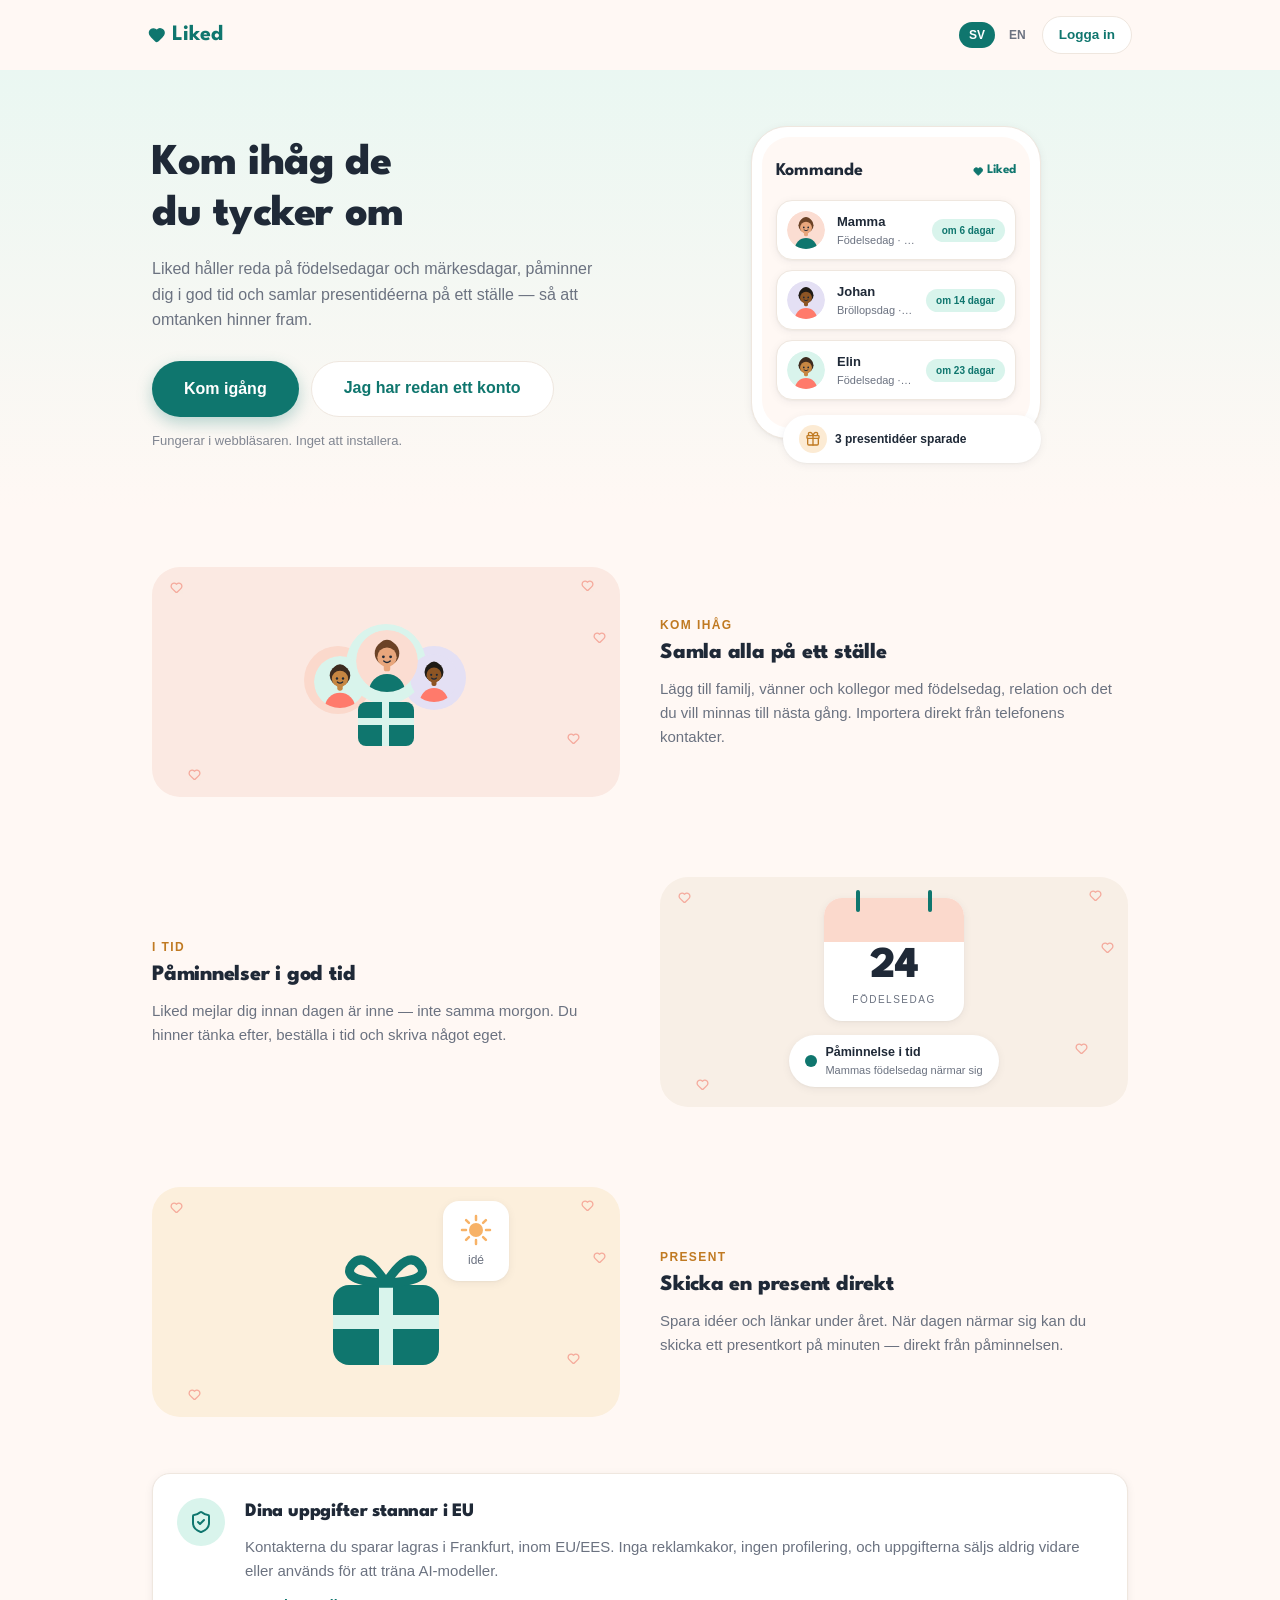
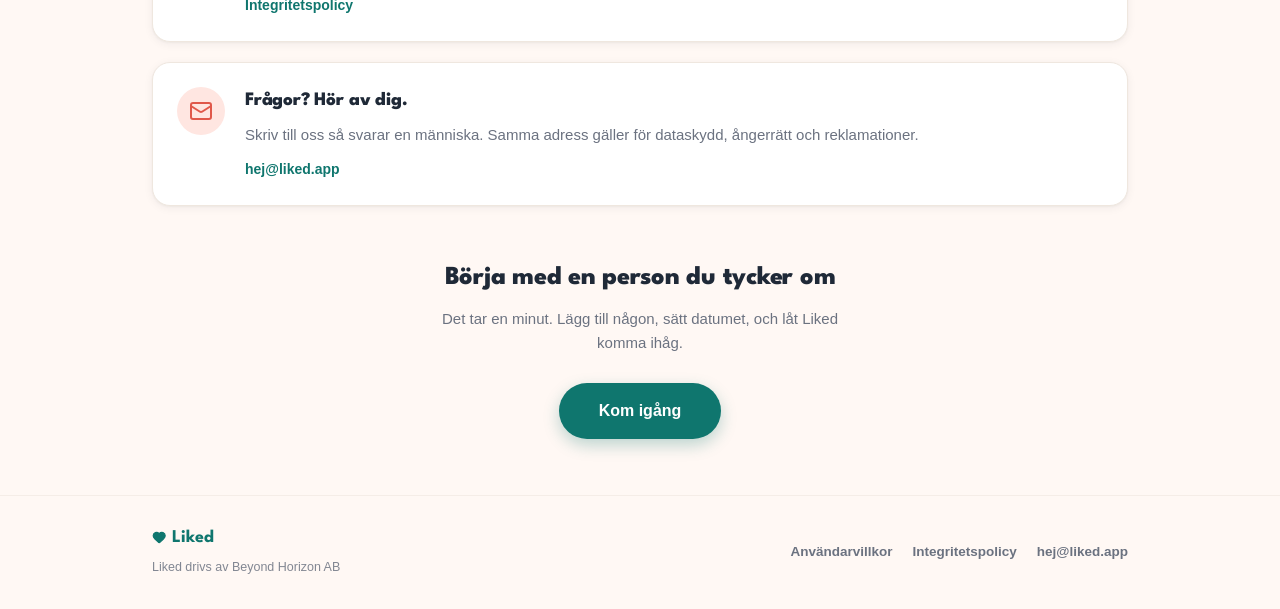
==== index.html @ 09022876 "Ge liked.app ett eget hem, skilt från appen Landningssidan bodde i appen, som publiceras av Lovable." ====
<!doctype html>
<!--
  Liked — landningssidan på liked.app (svenska).

  Statisk sida, ingen byggkedja: den här filen och styles.css är hela sajten. Allt
  som handlar om själva appen — konto, inloggning, villkor, integritet — ligger på
  app.liked.app. Ingen länk härifrån pekar tillbaka på liked.app/nånting, eftersom
  det bara är den här sidan som bor här.

  Engelska versionen ligger i en/index.html och är samma markup med översatt text.
  De två filerna har ingen gemensam källa — ändras den ena måste den andra ändras
  samtidigt.

  Länkarna till systersidan och till stilmallen är relativa med flit: sajten ska
  fungera både på https://liked.app/ och på förhandsgranskningen
  https://aloksorg.github.io/liked-landing/, där allt ligger under en undersökväg.
-->
<html lang="sv">
  <head>
    <meta charset="utf-8" />
    <meta name="viewport" content="width=device-width, initial-scale=1, viewport-fit=cover" />
    <meta name="theme-color" content="#FFF8F4" media="(prefers-color-scheme: light)" />
    <meta name="theme-color" content="#17211F" media="(prefers-color-scheme: dark)" />

    <!--
      Ägarverifiering för Google Search Console. Egendomen https://liked.app/ är redan
      verifierad med exakt den här taggen (den satt i appens src/routes/__root.tsx när
      liked.app pekade på appen). Nu är det den här sajten som svarar på adressen, så
      taggen måste följa med hit — annars tappas verifieringen vid nästa kontroll.
    -->
    <meta name="google-site-verification" content="Lhon6hnaoRQULPrVS2j6q814wp-fIXaMvegh_9Yv-M0" />

    <title>Liked — Kom ihåg de du tycker om</title>
    <meta
      name="description"
      content="Personlig app som hjälper dig komma ihåg människor du tycker om och planera omtänksamma presenter."
    />
    <link rel="canonical" href="https://liked.app/" />
    <link rel="alternate" hreflang="sv" href="https://liked.app/" />
    <link rel="alternate" hreflang="en" href="https://liked.app/en/" />
    <link rel="alternate" hreflang="x-default" href="https://liked.app/" />

    <meta property="og:site_name" content="Liked" />
    <meta property="og:type" content="website" />
    <meta property="og:url" content="https://liked.app/" />
    <meta property="og:locale" content="sv_SE" />
    <meta property="og:locale:alternate" content="en_GB" />
    <meta property="og:title" content="Liked — Kom ihåg de du tycker om" />
    <meta
      property="og:description"
      content="Kom ihåg de du tycker om och planera omtänksamma presenter."
    />
    <meta property="og:image" content="https://liked.app/og-image.png" />
    <meta property="og:image:width" content="1200" />
    <meta property="og:image:height" content="630" />
    <meta
      property="og:image:alt"
      content="Liked — appen som påminner dig om de du tycker om"
    />
    <meta name="twitter:card" content="summary_large_image" />
    <meta name="twitter:title" content="Liked — Kom ihåg de du tycker om" />
    <meta
      name="twitter:description"
      content="Kom ihåg de du tycker om och planera omtänksamma presenter."
    />
    <meta name="twitter:image" content="https://liked.app/og-image.png" />

    <link rel="icon" href="favicon.svg" type="image/svg+xml" />
    <link rel="icon" href="favicon-48.png" type="image/png" sizes="48x48" />
    <link rel="apple-touch-icon" href="apple-touch-icon.png" sizes="180x180" />

    <link rel="preconnect" href="https://fonts.googleapis.com" />
    <link rel="preconnect" href="https://fonts.gstatic.com" crossorigin />
    <link
      rel="stylesheet"
      href="https://fonts.googleapis.com/css2?family=League+Spartan:wght@300;400;500;600;700;800&display=swap"
    />
    <link rel="stylesheet" href="styles.css" />

    <!--
      Strukturerad data: vad sajten är (WebSite) och vad den beskriver (SoftwareApplication).
      Bara påståenden som är sanna i dag och syns på sidan — påhittade betyg eller
      erbjudanden är vad som förvandlar ett rikt sökresultat till en manuell åtgärd.
    -->
    <script type="application/ld+json">
      {
        "@context": "https://schema.org",
        "@graph": [
          {
            "@type": "Organization",
            "@id": "https://liked.app/#organization",
            "name": "Beyond Horizon AB",
            "url": "https://liked.app/",
            "email": "hej@liked.app"
          },
          {
            "@type": "WebSite",
            "@id": "https://liked.app/#website",
            "url": "https://liked.app/",
            "name": "Liked",
            "description": "Personlig app som hjälper dig komma ihåg människor du tycker om och planera omtänksamma presenter.",
            "inLanguage": ["sv-SE", "en-GB"],
            "publisher": { "@id": "https://liked.app/#organization" }
          },
          {
            "@type": "SoftwareApplication",
            "@id": "https://liked.app/#app",
            "name": "Liked",
            "url": "https://app.liked.app/",
            "applicationCategory": "LifestyleApplication",
            "operatingSystem": "Web",
            "inLanguage": ["sv-SE", "en-GB"],
            "image": "https://liked.app/og-image.png",
            "description": "Personlig app som hjälper dig komma ihåg människor du tycker om och planera omtänksamma presenter.",
            "offers": {
              "@type": "Offer",
              "price": "0",
              "priceCurrency": "SEK"
            },
            "publisher": { "@id": "https://liked.app/#organization" }
          }
        ]
      }
    </script>
  </head>

  <body>
    <a class="skip-link" href="#innehall">Hoppa till innehållet</a>

    <header class="site-header container">
      <span class="wordmark">
        <svg
          viewBox="0 0 24 24"
          fill="currentColor"
          stroke="currentColor"
          stroke-width="2"
          stroke-linejoin="round"
          aria-hidden="true"
        >
          <path
            d="M2 9.5a5.5 5.5 0 0 1 9.591-3.676.56.56 0 0 0 .818 0A5.49 5.49 0 0 1 22 9.5c0 2.29-1.5 4-3 5.5l-5.492 5.313a2 2 0 0 1-3 .019L5 15c-1.5-1.5-3-3.2-3-5.5"
          />
        </svg>
        Liked
      </span>
      <div class="header-right">
        <nav class="lang-toggle" aria-label="Språk">
          <a href="./" aria-current="true" hreflang="sv" lang="sv">SV</a>
          <a href="en/" hreflang="en" lang="en">EN</a>
        </nav>
        <a class="btn-sm" href="https://app.liked.app/login">Logga in</a>
      </div>
    </header>

    <main id="innehall">
      <!-- Hero — mint→cream-bandet som inloggningen använder, så sidorna hör ihop. -->
      <div class="hero">
        <div class="hero-inner container">
          <div class="hero-copy">
            <h1>Kom ihåg de
du tycker om</h1>
            <p class="hero-body">
              Liked håller reda på födelsedagar och märkesdagar, påminner dig i god tid och
              samlar presentidéerna på ett ställe — så att omtanken hinner fram.
            </p>

            <div class="hero-actions">
              <a class="btn btn-primary" href="https://app.liked.app/onboarding">Kom igång</a>
              <a class="btn btn-secondary" href="https://app.liked.app/login"
                >Jag har redan ett konto</a
              >
            </div>
            <p class="hero-note">Fungerar i webbläsaren. Inget att installera.</p>
          </div>

          <!--
            En stiliserad bild av appens Datum-flöde, ritad med samma kort, avatarer och
            chip som skärmen använder på riktigt — inte en skärmdump som blir gammal vid
            nästa designändring. Dekorativ: skärmläsare ska inte läsa upp påhittade namn
            och datum.
          -->
          <div class="hero-art">
            <div class="shot" aria-hidden="true">
              <div class="shot-frame">
                <div class="shot-screen">
                  <div class="shot-head">
                    <span class="shot-head-title">Kommande</span>
                    <span class="wordmark" style="font-size: 13px">
                      <svg
                        viewBox="0 0 24 24"
                        fill="currentColor"
                        stroke="currentColor"
                        stroke-width="2"
                        stroke-linejoin="round"
                      >
                        <path
                          d="M2 9.5a5.5 5.5 0 0 1 9.591-3.676.56.56 0 0 0 .818 0A5.49 5.49 0 0 1 22 9.5c0 2.29-1.5 4-3 5.5l-5.492 5.313a2 2 0 0 1-3 .019L5 15c-1.5-1.5-3-3.2-3-5.5"
                        />
                      </svg>
                      Liked
                    </span>
                  </div>
                  <div class="shot-rows">
                    <div class="shot-row">
                      <svg class="avatar avatar-0" width="38" height="38" viewBox="0 0 48 48">
                        <circle cx="24" cy="24" r="24" fill="var(--av-bg)" />
                        <path d="M10 48 a14 14 0 0 1 28 0 Z" fill="var(--av-shirt)" />
                        <rect x="21.5" y="26" width="5" height="6" rx="2" fill="var(--av-skin)" />
                        <circle cx="24" cy="18" r="9.5" fill="var(--av-hair)" />
                        <circle cx="24" cy="21" r="7.5" fill="var(--av-skin)" />
                        <path
                          d="M16.5 18.5 a7.5 7.5 0 0 1 15 0 l0 -2 a7.5 9 0 0 0 -15 0 Z"
                          fill="var(--av-hair)"
                        />
                        <circle cx="21.2" cy="20.8" r="1.1" fill="#1F2937" />
                        <circle cx="26.8" cy="20.8" r="1.1" fill="#1F2937" />
                        <path
                          d="M21.5 24 Q24 26.2 26.5 24"
                          stroke="#1F2937"
                          stroke-width="1.1"
                          stroke-linecap="round"
                          fill="none"
                        />
                      </svg>
                      <div class="shot-row-text">
                        <p class="shot-row-name">Mamma</p>
                        <p class="shot-row-meta">Födelsedag · 24 sep</p>
                      </div>
                      <span class="shot-badge">om 6 dagar</span>
                    </div>
                    <div class="shot-row">
                      <svg class="avatar avatar-3" width="38" height="38" viewBox="0 0 48 48">
                        <circle cx="24" cy="24" r="24" fill="var(--av-bg)" />
                        <path d="M10 48 a14 14 0 0 1 28 0 Z" fill="var(--av-shirt)" />
                        <rect x="21.5" y="26" width="5" height="6" rx="2" fill="var(--av-skin)" />
                        <circle cx="24" cy="18" r="9.5" fill="var(--av-hair)" />
                        <circle cx="24" cy="21" r="7.5" fill="var(--av-skin)" />
                        <path
                          d="M16.5 18.5 a7.5 7.5 0 0 1 15 0 l0 -2 a7.5 9 0 0 0 -15 0 Z"
                          fill="var(--av-hair)"
                        />
                        <circle cx="21.2" cy="20.8" r="1.1" fill="#1F2937" />
                        <circle cx="26.8" cy="20.8" r="1.1" fill="#1F2937" />
                        <path
                          d="M21.5 24 Q24 26.2 26.5 24"
                          stroke="#1F2937"
                          stroke-width="1.1"
                          stroke-linecap="round"
                          fill="none"
                        />
                      </svg>
                      <div class="shot-row-text">
                        <p class="shot-row-name">Johan</p>
                        <p class="shot-row-meta">Bröllopsdag · 2 okt</p>
                      </div>
                      <span class="shot-badge">om 14 dagar</span>
                    </div>
                    <div class="shot-row">
                      <svg class="avatar avatar-1" width="38" height="38" viewBox="0 0 48 48">
                        <circle cx="24" cy="24" r="24" fill="var(--av-bg)" />
                        <path d="M10 48 a14 14 0 0 1 28 0 Z" fill="var(--av-shirt)" />
                        <rect x="21.5" y="26" width="5" height="6" rx="2" fill="var(--av-skin)" />
                        <circle cx="24" cy="18" r="9.5" fill="var(--av-hair)" />
                        <circle cx="24" cy="21" r="7.5" fill="var(--av-skin)" />
                        <path
                          d="M16.5 18.5 a7.5 7.5 0 0 1 15 0 l0 -2 a7.5 9 0 0 0 -15 0 Z"
                          fill="var(--av-hair)"
                        />
                        <circle cx="21.2" cy="20.8" r="1.1" fill="#1F2937" />
                        <circle cx="26.8" cy="20.8" r="1.1" fill="#1F2937" />
                        <path
                          d="M21.5 24 Q24 26.2 26.5 24"
                          stroke="#1F2937"
                          stroke-width="1.1"
                          stroke-linecap="round"
                          fill="none"
                        />
                      </svg>
                      <div class="shot-row-text">
                        <p class="shot-row-name">Elin</p>
                        <p class="shot-row-meta">Födelsedag · 11 okt</p>
                      </div>
                      <span class="shot-badge">om 23 dagar</span>
                    </div>
                  </div>
                </div>
              </div>

              <!-- Presentidéerna som ligger och väntar — flyter utanför ramen. -->
              <div class="shot-idea">
                <span class="shot-idea-icon">
                  <svg
                    viewBox="0 0 24 24"
                    fill="none"
                    stroke="currentColor"
                    stroke-width="2"
                    stroke-linecap="round"
                    stroke-linejoin="round"
                  >
                    <path d="M12 7v14" />
                    <path d="M20 11v8a2 2 0 0 1-2 2H6a2 2 0 0 1-2-2v-8" />
                    <path d="M7.5 7a1 1 0 0 1 0-5A4.8 8 0 0 1 12 7a4.8 8 0 0 1 4.5-5 1 1 0 0 1 0 5" />
                    <rect x="3" y="7" width="18" height="4" rx="1" />
                  </svg>
                </span>
                <span class="shot-idea-text">3 presentidéer sparade</span>
              </div>
            </div>
          </div>
        </div>
      </div>

      <div class="container">
        <div class="features">
          <section class="feature">
            <div class="feature-art">
              <div class="panel panel-1">
                <svg
                  class="panel-heart panel-heart-1"
                  viewBox="0 0 24 24"
                  fill="none"
                  stroke="currentColor"
                  stroke-width="2.4"
                  stroke-linecap="round"
                  stroke-linejoin="round"
                  aria-hidden="true"
                >
                  <path
                    d="M2 9.5a5.5 5.5 0 0 1 9.591-3.676.56.56 0 0 0 .818 0A5.49 5.49 0 0 1 22 9.5c0 2.29-1.5 4-3 5.5l-5.492 5.313a2 2 0 0 1-3 .019L5 15c-1.5-1.5-3-3.2-3-5.5"
                  />
                </svg>
                <svg
                  class="panel-heart panel-heart-2"
                  viewBox="0 0 24 24"
                  fill="none"
                  stroke="currentColor"
                  stroke-width="2.4"
                  stroke-linecap="round"
                  stroke-linejoin="round"
                  aria-hidden="true"
                >
                  <path
                    d="M2 9.5a5.5 5.5 0 0 1 9.591-3.676.56.56 0 0 0 .818 0A5.49 5.49 0 0 1 22 9.5c0 2.29-1.5 4-3 5.5l-5.492 5.313a2 2 0 0 1-3 .019L5 15c-1.5-1.5-3-3.2-3-5.5"
                  />
                </svg>
                <svg
                  class="panel-heart panel-heart-3"
                  viewBox="0 0 24 24"
                  fill="none"
                  stroke="currentColor"
                  stroke-width="2.4"
                  stroke-linecap="round"
                  stroke-linejoin="round"
                  aria-hidden="true"
                >
                  <path
                    d="M2 9.5a5.5 5.5 0 0 1 9.591-3.676.56.56 0 0 0 .818 0A5.49 5.49 0 0 1 22 9.5c0 2.29-1.5 4-3 5.5l-5.492 5.313a2 2 0 0 1-3 .019L5 15c-1.5-1.5-3-3.2-3-5.5"
                  />
                </svg>
                <svg
                  class="panel-heart panel-heart-4"
                  viewBox="0 0 24 24"
                  fill="none"
                  stroke="currentColor"
                  stroke-width="2.4"
                  stroke-linecap="round"
                  stroke-linejoin="round"
                  aria-hidden="true"
                >
                  <path
                    d="M2 9.5a5.5 5.5 0 0 1 9.591-3.676.56.56 0 0 0 .818 0A5.49 5.49 0 0 1 22 9.5c0 2.29-1.5 4-3 5.5l-5.492 5.313a2 2 0 0 1-3 .019L5 15c-1.5-1.5-3-3.2-3-5.5"
                  />
                </svg>
                <svg
                  class="panel-heart panel-heart-5"
                  viewBox="0 0 24 24"
                  fill="none"
                  stroke="currentColor"
                  stroke-width="2.4"
                  stroke-linecap="round"
                  stroke-linejoin="round"
                  aria-hidden="true"
                >
                  <path
                    d="M2 9.5a5.5 5.5 0 0 1 9.591-3.676.56.56 0 0 0 .818 0A5.49 5.49 0 0 1 22 9.5c0 2.29-1.5 4-3 5.5l-5.492 5.313a2 2 0 0 1-3 .019L5 15c-1.5-1.5-3-3.2-3-5.5"
                  />
                </svg>

                <!-- Steg 1: tre människor över en tealfärgad presentask. -->
                <div class="illo-people" aria-hidden="true">
                  <span class="blob blob-a"></span>
                  <span class="blob blob-b"></span>
                  <span class="blob blob-c"></span>
                  <svg class="avatar avatar-1 person-a" width="52" height="52" viewBox="0 0 48 48">
                    <circle cx="24" cy="24" r="24" fill="var(--av-bg)" />
                    <path d="M10 48 a14 14 0 0 1 28 0 Z" fill="var(--av-shirt)" />
                    <rect x="21.5" y="26" width="5" height="6" rx="2" fill="var(--av-skin)" />
                    <circle cx="24" cy="18" r="9.5" fill="var(--av-hair)" />
                    <circle cx="24" cy="21" r="7.5" fill="var(--av-skin)" />
                    <path
                      d="M16.5 18.5 a7.5 7.5 0 0 1 15 0 l0 -2 a7.5 9 0 0 0 -15 0 Z"
                      fill="var(--av-hair)"
                    />
                    <circle cx="21.2" cy="20.8" r="1.1" fill="#1F2937" />
                    <circle cx="26.8" cy="20.8" r="1.1" fill="#1F2937" />
                    <path
                      d="M21.5 24 Q24 26.2 26.5 24"
                      stroke="#1F2937"
                      stroke-width="1.1"
                      stroke-linecap="round"
                      fill="none"
                    />
                  </svg>
                  <svg class="avatar avatar-3 person-b" width="48" height="48" viewBox="0 0 48 48">
                    <circle cx="24" cy="24" r="24" fill="var(--av-bg)" />
                    <path d="M10 48 a14 14 0 0 1 28 0 Z" fill="var(--av-shirt)" />
                    <rect x="21.5" y="26" width="5" height="6" rx="2" fill="var(--av-skin)" />
                    <circle cx="24" cy="18" r="9.5" fill="var(--av-hair)" />
                    <circle cx="24" cy="21" r="7.5" fill="var(--av-skin)" />
                    <path
                      d="M16.5 18.5 a7.5 7.5 0 0 1 15 0 l0 -2 a7.5 9 0 0 0 -15 0 Z"
                      fill="var(--av-hair)"
                    />
                    <circle cx="21.2" cy="20.8" r="1.1" fill="#1F2937" />
                    <circle cx="26.8" cy="20.8" r="1.1" fill="#1F2937" />
                    <path
                      d="M21.5 24 Q24 26.2 26.5 24"
                      stroke="#1F2937"
                      stroke-width="1.1"
                      stroke-linecap="round"
                      fill="none"
                    />
                  </svg>
                  <svg class="avatar avatar-0 person-c" width="62" height="62" viewBox="0 0 48 48">
                    <circle cx="24" cy="24" r="24" fill="var(--av-bg)" />
                    <path d="M10 48 a14 14 0 0 1 28 0 Z" fill="var(--av-shirt)" />
                    <rect x="21.5" y="26" width="5" height="6" rx="2" fill="var(--av-skin)" />
                    <circle cx="24" cy="18" r="9.5" fill="var(--av-hair)" />
                    <circle cx="24" cy="21" r="7.5" fill="var(--av-skin)" />
                    <path
                      d="M16.5 18.5 a7.5 7.5 0 0 1 15 0 l0 -2 a7.5 9 0 0 0 -15 0 Z"
                      fill="var(--av-hair)"
                    />
                    <circle cx="21.2" cy="20.8" r="1.1" fill="#1F2937" />
                    <circle cx="26.8" cy="20.8" r="1.1" fill="#1F2937" />
                    <path
                      d="M21.5 24 Q24 26.2 26.5 24"
                      stroke="#1F2937"
                      stroke-width="1.1"
                      stroke-linecap="round"
                      fill="none"
                    />
                  </svg>
                  <svg class="gift" width="56" height="44" viewBox="0 0 56 44">
                    <rect width="56" height="44" rx="8" fill="var(--gift-box)" />
                    <rect y="16" width="56" height="7" fill="var(--gift-band)" />
                    <rect x="24" width="7" height="44" fill="var(--gift-band)" />
                  </svg>
                </div>
              </div>
            </div>
            <div class="feature-copy">
              <span class="kicker">Kom ihåg</span>
              <h2>Samla alla på ett ställe</h2>
              <p>
                Lägg till familj, vänner och kollegor med födelsedag, relation och det du vill
                minnas till nästa gång. Importera direkt från telefonens kontakter.
              </p>
            </div>
          </section>

          <section class="feature">
            <div class="feature-art">
              <div class="panel panel-2">
                <svg
                  class="panel-heart panel-heart-1"
                  viewBox="0 0 24 24"
                  fill="none"
                  stroke="currentColor"
                  stroke-width="2.4"
                  stroke-linecap="round"
                  stroke-linejoin="round"
                  aria-hidden="true"
                >
                  <path
                    d="M2 9.5a5.5 5.5 0 0 1 9.591-3.676.56.56 0 0 0 .818 0A5.49 5.49 0 0 1 22 9.5c0 2.29-1.5 4-3 5.5l-5.492 5.313a2 2 0 0 1-3 .019L5 15c-1.5-1.5-3-3.2-3-5.5"
                  />
                </svg>
                <svg
                  class="panel-heart panel-heart-2"
                  viewBox="0 0 24 24"
                  fill="none"
                  stroke="currentColor"
                  stroke-width="2.4"
                  stroke-linecap="round"
                  stroke-linejoin="round"
                  aria-hidden="true"
                >
                  <path
                    d="M2 9.5a5.5 5.5 0 0 1 9.591-3.676.56.56 0 0 0 .818 0A5.49 5.49 0 0 1 22 9.5c0 2.29-1.5 4-3 5.5l-5.492 5.313a2 2 0 0 1-3 .019L5 15c-1.5-1.5-3-3.2-3-5.5"
                  />
                </svg>
                <svg
                  class="panel-heart panel-heart-3"
                  viewBox="0 0 24 24"
                  fill="none"
                  stroke="currentColor"
                  stroke-width="2.4"
                  stroke-linecap="round"
                  stroke-linejoin="round"
                  aria-hidden="true"
                >
                  <path
                    d="M2 9.5a5.5 5.5 0 0 1 9.591-3.676.56.56 0 0 0 .818 0A5.49 5.49 0 0 1 22 9.5c0 2.29-1.5 4-3 5.5l-5.492 5.313a2 2 0 0 1-3 .019L5 15c-1.5-1.5-3-3.2-3-5.5"
                  />
                </svg>
                <svg
                  class="panel-heart panel-heart-4"
                  viewBox="0 0 24 24"
                  fill="none"
                  stroke="currentColor"
                  stroke-width="2.4"
                  stroke-linecap="round"
                  stroke-linejoin="round"
                  aria-hidden="true"
                >
                  <path
                    d="M2 9.5a5.5 5.5 0 0 1 9.591-3.676.56.56 0 0 0 .818 0A5.49 5.49 0 0 1 22 9.5c0 2.29-1.5 4-3 5.5l-5.492 5.313a2 2 0 0 1-3 .019L5 15c-1.5-1.5-3-3.2-3-5.5"
                  />
                </svg>
                <svg
                  class="panel-heart panel-heart-5"
                  viewBox="0 0 24 24"
                  fill="none"
                  stroke="currentColor"
                  stroke-width="2.4"
                  stroke-linecap="round"
                  stroke-linejoin="round"
                  aria-hidden="true"
                >
                  <path
                    d="M2 9.5a5.5 5.5 0 0 1 9.591-3.676.56.56 0 0 0 .818 0A5.49 5.49 0 0 1 22 9.5c0 2.29-1.5 4-3 5.5l-5.492 5.313a2 2 0 0 1-3 .019L5 15c-1.5-1.5-3-3.2-3-5.5"
                  />
                </svg>

                <!-- Steg 2: avrivningskalender + notisplupp. -->
                <div class="illo-reminder" aria-hidden="true">
                  <div class="calendar">
                    <div class="calendar-top">
                      <span class="calendar-ring calendar-ring-l"></span>
                      <span class="calendar-ring calendar-ring-r"></span>
                    </div>
                    <div class="calendar-day">24</div>
                    <div class="calendar-label">FÖDELSEDAG</div>
                  </div>
                  <div class="notif">
                    <span class="notif-dot"></span>
                    <span>
                      <span class="notif-title">Påminnelse i tid</span>
                      <span class="notif-body">Mammas födelsedag närmar sig</span>
                    </span>
                  </div>
                </div>
              </div>
            </div>
            <div class="feature-copy">
              <span class="kicker">I tid</span>
              <h2>Påminnelser i god tid</h2>
              <p>
                Liked mejlar dig innan dagen är inne — inte samma morgon. Du hinner tänka efter,
                beställa i tid och skriva något eget.
              </p>
            </div>
          </section>

          <section class="feature">
            <div class="feature-art">
              <div class="panel panel-3">
                <svg
                  class="panel-heart panel-heart-1"
                  viewBox="0 0 24 24"
                  fill="none"
                  stroke="currentColor"
                  stroke-width="2.4"
                  stroke-linecap="round"
                  stroke-linejoin="round"
                  aria-hidden="true"
                >
                  <path
                    d="M2 9.5a5.5 5.5 0 0 1 9.591-3.676.56.56 0 0 0 .818 0A5.49 5.49 0 0 1 22 9.5c0 2.29-1.5 4-3 5.5l-5.492 5.313a2 2 0 0 1-3 .019L5 15c-1.5-1.5-3-3.2-3-5.5"
                  />
                </svg>
                <svg
                  class="panel-heart panel-heart-2"
                  viewBox="0 0 24 24"
                  fill="none"
                  stroke="currentColor"
                  stroke-width="2.4"
                  stroke-linecap="round"
                  stroke-linejoin="round"
                  aria-hidden="true"
                >
                  <path
                    d="M2 9.5a5.5 5.5 0 0 1 9.591-3.676.56.56 0 0 0 .818 0A5.49 5.49 0 0 1 22 9.5c0 2.29-1.5 4-3 5.5l-5.492 5.313a2 2 0 0 1-3 .019L5 15c-1.5-1.5-3-3.2-3-5.5"
                  />
                </svg>
                <svg
                  class="panel-heart panel-heart-3"
                  viewBox="0 0 24 24"
                  fill="none"
                  stroke="currentColor"
                  stroke-width="2.4"
                  stroke-linecap="round"
                  stroke-linejoin="round"
                  aria-hidden="true"
                >
                  <path
                    d="M2 9.5a5.5 5.5 0 0 1 9.591-3.676.56.56 0 0 0 .818 0A5.49 5.49 0 0 1 22 9.5c0 2.29-1.5 4-3 5.5l-5.492 5.313a2 2 0 0 1-3 .019L5 15c-1.5-1.5-3-3.2-3-5.5"
                  />
                </svg>
                <svg
                  class="panel-heart panel-heart-4"
                  viewBox="0 0 24 24"
                  fill="none"
                  stroke="currentColor"
                  stroke-width="2.4"
                  stroke-linecap="round"
                  stroke-linejoin="round"
                  aria-hidden="true"
                >
                  <path
                    d="M2 9.5a5.5 5.5 0 0 1 9.591-3.676.56.56 0 0 0 .818 0A5.49 5.49 0 0 1 22 9.5c0 2.29-1.5 4-3 5.5l-5.492 5.313a2 2 0 0 1-3 .019L5 15c-1.5-1.5-3-3.2-3-5.5"
                  />
                </svg>
                <svg
                  class="panel-heart panel-heart-5"
                  viewBox="0 0 24 24"
                  fill="none"
                  stroke="currentColor"
                  stroke-width="2.4"
                  stroke-linecap="round"
                  stroke-linejoin="round"
                  aria-hidden="true"
                >
                  <path
                    d="M2 9.5a5.5 5.5 0 0 1 9.591-3.676.56.56 0 0 0 .818 0A5.49 5.49 0 0 1 22 9.5c0 2.29-1.5 4-3 5.5l-5.492 5.313a2 2 0 0 1-3 .019L5 15c-1.5-1.5-3-3.2-3-5.5"
                  />
                </svg>

                <!-- Steg 3: den stora presenten med rosett + ett svävande idékort. -->
                <div class="illo-gift" aria-hidden="true">
                  <svg width="170" height="150" viewBox="0 0 170 150">
                    <rect x="32" y="58" width="106" height="80" rx="16" fill="var(--gift-box)" />
                    <rect x="32" y="88" width="106" height="14" fill="var(--gift-band)" />
                    <rect x="78" y="58" width="14" height="80" fill="var(--gift-band)" />
                    <path
                      d="M85 56 q-22-34-34-18t34 18z M85 56 q22-34 34-18t-34 18z"
                      fill="none"
                      stroke="var(--gift-box)"
                      stroke-width="9"
                    />
                  </svg>
                  <div class="idea-card">
                    <svg width="34" height="34" viewBox="0 0 34 34">
                      <circle cx="17" cy="17" r="7" fill="#F7B267" />
                      <g stroke="#F7B267" stroke-width="2.5" stroke-linecap="round">
                        <line x1="27" y1="17" x2="31" y2="17" />
                        <line x1="24.07" y1="24.07" x2="26.9" y2="26.9" />
                        <line x1="17" y1="27" x2="17" y2="31" />
                        <line x1="9.93" y1="24.07" x2="7.1" y2="26.9" />
                        <line x1="7" y1="17" x2="3" y2="17" />
                        <line x1="9.93" y1="9.93" x2="7.1" y2="7.1" />
                        <line x1="17" y1="7" x2="17" y2="3" />
                        <line x1="24.07" y1="9.93" x2="26.9" y2="7.1" />
                      </g>
                    </svg>
                    <span class="idea-label">idé</span>
                  </div>
                </div>
              </div>
            </div>
            <div class="feature-copy">
              <span class="kicker">Present</span>
              <h2>Skicka en present direkt</h2>
              <p>
                Spara idéer och länkar under året. När dagen närmar sig kan du skicka ett
                presentkort på minuten — direkt från påminnelsen.
              </p>
            </div>
          </section>
        </div>

        <section class="info-card">
          <span class="info-icon info-icon-teal">
            <svg
              viewBox="0 0 24 24"
              fill="none"
              stroke="currentColor"
              stroke-width="2"
              stroke-linecap="round"
              stroke-linejoin="round"
              aria-hidden="true"
            >
              <path
                d="M20 13c0 5-3.5 7.5-7.66 8.95a1 1 0 0 1-.67-.01C7.5 20.5 4 18 4 13V6a1 1 0 0 1 1-1c2 0 4.5-1.2 6.24-2.72a1.17 1.17 0 0 1 1.52 0C14.51 3.81 17 5 19 5a1 1 0 0 1 1 1z"
              />
              <path d="m9 12 2 2 4-4" />
            </svg>
          </span>
          <div class="info-body">
            <h2>Dina uppgifter stannar i EU</h2>
            <p>
              Kontakterna du sparar lagras i Frankfurt, inom EU/EES. Inga reklamkakor, ingen
              profilering, och uppgifterna säljs aldrig vidare eller används för att träna
              AI-modeller.
            </p>
            <a class="info-link" href="https://app.liked.app/integritet">Integritetspolicy</a>
          </div>
        </section>

        <!-- Supportkanalen — en adress, läst av en människa, synlig utan att man loggar in. -->
        <section class="info-card">
          <span class="info-icon info-icon-coral">
            <svg
              viewBox="0 0 24 24"
              fill="none"
              stroke="currentColor"
              stroke-width="2"
              stroke-linecap="round"
              stroke-linejoin="round"
              aria-hidden="true"
            >
              <path d="m22 7-8.991 5.727a2 2 0 0 1-2.009 0L2 7" />
              <rect x="2" y="4" width="20" height="16" rx="2" />
            </svg>
          </span>
          <div class="info-body">
            <h2>Frågor? Hör av dig.</h2>
            <p>
              Skriv till oss så svarar en människa. Samma adress gäller för dataskydd, ångerrätt
              och reklamationer.
            </p>
            <a class="info-link" href="mailto:hej@liked.app">hej@liked.app</a>
          </div>
        </section>

        <section class="closing">
          <h2>Börja med en person du tycker om</h2>
          <p>Det tar en minut. Lägg till någon, sätt datumet, och låt Liked komma ihåg.</p>
          <a class="btn btn-primary" href="https://app.liked.app/onboarding">Kom igång</a>
        </section>
      </div>
    </main>

    <footer class="site-footer">
      <div class="footer-inner container">
        <div>
          <span class="wordmark" style="font-size: 18px">
            <svg
              viewBox="0 0 24 24"
              fill="currentColor"
              stroke="currentColor"
              stroke-width="2"
              stroke-linejoin="round"
              aria-hidden="true"
            >
              <path
                d="M2 9.5a5.5 5.5 0 0 1 9.591-3.676.56.56 0 0 0 .818 0A5.49 5.49 0 0 1 22 9.5c0 2.29-1.5 4-3 5.5l-5.492 5.313a2 2 0 0 1-3 .019L5 15c-1.5-1.5-3-3.2-3-5.5"
              />
            </svg>
            Liked
          </span>
          <p class="footer-made-by">Liked drivs av Beyond Horizon AB</p>
        </div>
        <nav class="footer-nav">
          <a href="https://app.liked.app/villkor">Användarvillkor</a>
          <a href="https://app.liked.app/integritet">Integritetspolicy</a>
          <a href="mailto:hej@liked.app">hej@liked.app</a>
        </nav>
      </div>
    </footer>
  </body>
</html>
---- styles.css ----
/*
 * Liked — landningssidans stilmall.
 *
 * Sidan är portad ur appen (src/components/landing-page.tsx) men bor i ett eget repo
 * och har därför ingen Tailwind, ingen byggkedja och inga beroenden: en fil, läst
 * direkt av webbläsaren. Färgerna nedan är samma hex som appens designsystem
 * (src/styles.css, designöverlämningen 2026-06) — cream som duk, djup teal som
 * primärfärg, korall/mint/amber som accenter.
 *
 * Ändras paletten i appen ska den ändras här också; de två filerna är syskon utan
 * gemensam källa, eftersom en gemensam källa hade krävt just den byggkedja sidan
 * finns till för att slippa.
 */

/* ── Designtokens ──────────────────────────────────────────────────────────── */

:root {
  --bg: #fff8f4; /* cream */
  --fg: #1f2937;
  --navy: #1f2937; /* "ink" — rubriker */
  --muted: #6b7280; /* "ink-soft" — brödtext */
  --muted-dim: rgba(107, 114, 128, 0.85);
  --card: #ffffff;
  --border: #efe7df; /* "line" */
  --border-soft: rgba(239, 231, 223, 0.6);

  --primary: #0f766e; /* djup teal */
  --primary-fg: #ffffff;
  --primary-soft: #d9f4ec; /* mint */
  --accent: #ffe6e1; /* korall-mjuk */
  --accent-fg: #e0584a;
  --orange: #c07a22; /* amber-ton, kickers */
  --amber-soft: #fcebd4;
  --coral-line: #f49a8c; /* hjärtana i illustrationspanelerna */

  --hero: linear-gradient(180deg, #eaf7f2, #fff8f4);

  /* Illustrationspanelernas tonade bakgrunder — samma tre som i onboarding. */
  --panel-1: #fbe9e2;
  --panel-2: #f8efe6;
  --panel-3: #fcefdc;

  /* Cirklarna bakom personerna i illustration 1, och presentens toner. */
  --blob-peach: #fbd9cc;
  --blob-lilac: #e4e0f4;
  --blob-mint: #d9f4ec;
  --gift-box: #0f766e;
  --gift-band: #d9f4ec;

  --shadow-card: 0 2px 10px rgba(31, 41, 55, 0.06), 0 1px 2px rgba(31, 41, 55, 0.04);
  --shadow-cta: 0 6px 16px rgba(15, 118, 110, 0.28);

  --font-display: "League Spartan", ui-sans-serif, system-ui, sans-serif;
  --font-sans:
    -apple-system, BlinkMacSystemFont, "Segoe UI", "Helvetica Neue", Helvetica, ui-sans-serif,
    system-ui, sans-serif;
}

/*
 * Mörkt läge följer systemet — sidan är statisk och har ingen inställningssida att
 * spara ett val i, så besökarens OS får bestämma. Tonerna är appens mörka tema
 * (.dark i src/styles.css) översatta till hex.
 *
 * Illustrationspanelerna får egna, dämpade toner i stället för de ljusa pastellerna:
 * behållna som de är hade tre bjärta ljusfält lyst upp en i övrigt mörk sida.
 */
@media (prefers-color-scheme: dark) {
  :root {
    --bg: #17211f;
    --fg: #f2f1ec;
    --navy: #f2f1ec;
    --muted: #a7b2ae;
    --muted-dim: rgba(167, 178, 174, 0.85);
    --card: #1e2a27;
    --border: rgba(255, 255, 255, 0.12);
    --border-soft: rgba(255, 255, 255, 0.08);

    --primary: #5ecfb1;
    --primary-fg: #10201c;
    --primary-soft: #22423a;
    --accent: #3d3021;
    --accent-fg: #f6d9b0;
    --orange: #e0a55c;

    --hero: linear-gradient(180deg, #1b2b27, #17211f);

    --panel-1: #33241f;
    --panel-2: #2f2721;
    --panel-3: #33281c;

    --blob-peach: #4a332b;
    --blob-lilac: #35314a;
    --blob-mint: #22423a;
    --gift-box: #14887e;
    --gift-band: #9fded0;
    --coral-line: #c47a6e;
    --amber-soft: #4a3a22;

    --shadow-card: 0 2px 10px rgba(0, 0, 0, 0.35), 0 1px 2px rgba(0, 0, 0, 0.25);
    --shadow-cta: 0 6px 16px rgba(94, 207, 177, 0.22);
  }
}

/* ── Grund ─────────────────────────────────────────────────────────────────── */

*,
*::before,
*::after {
  box-sizing: border-box;
}

html {
  -webkit-text-size-adjust: 100%;
}

body {
  margin: 0;
  background: var(--bg);
  color: var(--fg);
  font-family: var(--font-sans);
  font-size: 16px;
  line-height: 1.5;
  -webkit-font-smoothing: antialiased;
}

h1,
h2 {
  font-family: var(--font-display);
  letter-spacing: -0.01em;
  margin: 0;
}

p {
  margin: 0;
}

a {
  color: inherit;
}

svg {
  display: block;
}

.container {
  max-width: 1024px;
  margin-inline: auto;
  padding-inline: 24px;
}

/* Synlig fokusring — sidan går att ta sig igenom med enbart tangentbord. */
a:focus-visible {
  outline: 3px solid var(--primary);
  outline-offset: 3px;
  border-radius: 999px;
}

.skip-link {
  position: absolute;
  left: -9999px;
  top: 0;
  z-index: 10;
  background: var(--card);
  color: var(--primary);
  padding: 12px 20px;
  border-radius: 0 0 12px 0;
  font-weight: 700;
}

.skip-link:focus {
  left: 0;
}

/* ── Ordmärke ──────────────────────────────────────────────────────────────── */

.wordmark {
  display: inline-flex;
  align-items: center;
  gap: 0.3em;
  color: var(--primary);
  font-family: var(--font-display);
  font-weight: 700;
  font-size: 22px;
  line-height: 1;
  text-decoration: none;
}

.wordmark svg {
  width: 0.8em;
  height: 0.8em;
}

/* ── Sidhuvud ──────────────────────────────────────────────────────────────── */

.site-header {
  display: flex;
  align-items: center;
  justify-content: space-between;
  gap: 12px;
  padding-block: 16px;
  padding-inline: 20px;
}

.header-right {
  display: flex;
  align-items: center;
  gap: 6px;
}

.lang-toggle {
  display: flex;
  flex-shrink: 0;
  gap: 4px;
  font-size: 12px;
}

.lang-toggle a {
  padding: 4px 10px;
  border-radius: 999px;
  font-weight: 600;
  color: var(--muted);
  text-decoration: none;
}

.lang-toggle a[aria-current="true"] {
  background: var(--primary);
  color: var(--primary-fg);
}

/* ── Knappar ───────────────────────────────────────────────────────────────── */

.btn {
  display: inline-block;
  border-radius: 999px;
  font-weight: 700;
  text-align: center;
  text-decoration: none;
}

.btn-primary {
  background: var(--primary);
  color: var(--primary-fg);
  box-shadow: var(--shadow-cta);
  padding: 16px 32px;
}

.btn-secondary {
  background: var(--card);
  color: var(--primary);
  border: 1.5px solid var(--border);
  padding: 14.5px 32px;
}

.btn-sm {
  display: inline-block;
  background: var(--card);
  color: var(--primary);
  border: 1.5px solid var(--border);
  border-radius: 999px;
  padding: 8px 16px;
  font-size: 13.5px;
  font-weight: 700;
  text-decoration: none;
  white-space: nowrap;
}

/* ── Hero ──────────────────────────────────────────────────────────────────── */

.hero {
  background: var(--hero);
}

.hero-inner {
  display: flex;
  flex-direction: column;
  align-items: center;
  gap: 40px;
  padding-top: 32px;
  padding-bottom: 48px;
}

.hero-copy {
  width: 100%;
  max-width: 32rem;
  text-align: center;
}

.hero-copy h1 {
  color: var(--navy);
  font-size: 34px;
  line-height: 1.15;
  font-weight: 800;
  white-space: pre-line;
}

.hero-body {
  color: var(--muted);
  margin-top: 16px;
  font-size: 16px;
  line-height: 1.6;
}

.hero-actions {
  display: flex;
  flex-direction: column;
  gap: 12px;
  margin-top: 28px;
}

.hero-note {
  color: var(--muted-dim);
  margin-top: 14px;
  font-size: 13px;
}

.hero-art {
  width: 100%;
}

/* ── Telefonbilden ─────────────────────────────────────────────────────────── */

.shot {
  position: relative;
  width: 100%;
  max-width: 290px;
  margin-inline: auto;
  padding-bottom: 24px;
}

.shot-frame {
  border: 1px solid var(--border);
  border-radius: 36px;
  background: var(--card);
  box-shadow: var(--shadow-card);
  padding: 10px;
}

.shot-screen {
  background: var(--bg);
  border-radius: 28px;
  padding: 20px 14px 28px;
}

.shot-head {
  display: flex;
  align-items: center;
  justify-content: space-between;
  margin-bottom: 16px;
}

.shot-head-title {
  color: var(--navy);
  font-family: var(--font-display);
  font-size: 18px;
  font-weight: 700;
}

.shot-rows {
  display: flex;
  flex-direction: column;
  gap: 10px;
}

.shot-row {
  display: flex;
  align-items: center;
  gap: 12px;
  border: 1px solid var(--border);
  border-radius: 16px;
  background: var(--card);
  box-shadow: var(--shadow-card);
  padding: 10px;
}

.shot-row-text {
  min-width: 0;
  flex: 1;
}

.shot-row-name,
.shot-row-meta {
  overflow: hidden;
  text-overflow: ellipsis;
  white-space: nowrap;
}

.shot-row-name {
  color: var(--navy);
  font-size: 13px;
  font-weight: 700;
}

.shot-row-meta {
  color: var(--muted);
  font-size: 11px;
}

.shot-badge {
  flex-shrink: 0;
  background: var(--primary-soft);
  color: var(--primary);
  border-radius: 999px;
  padding: 4px 10px;
  font-size: 10px;
  font-weight: 700;
}

.shot-idea {
  position: absolute;
  right: 0;
  bottom: 0;
  left: 32px;
  display: flex;
  align-items: center;
  gap: 8px;
  background: var(--card);
  border-radius: 999px;
  box-shadow: var(--shadow-card);
  padding: 10px 16px;
}

.shot-idea-icon {
  display: flex;
  align-items: center;
  justify-content: center;
  flex-shrink: 0;
  width: 28px;
  height: 28px;
  border-radius: 999px;
  background: var(--amber-soft);
  color: var(--orange);
}

.shot-idea-icon svg {
  width: 16px;
  height: 16px;
}

.shot-idea-text {
  color: var(--navy);
  font-size: 12px;
  font-weight: 700;
}

/* ── Avatarer ──────────────────────────────────────────────────────────────── */

/*
 * Samma deterministiska paletter som appens Avatar-komponent: varje "seed" ger
 * alltid samma ansikte. Paletten sätts som variabler på svg-elementet, så en enda
 * uppsättning path-data räcker för alla varianter.
 */
.avatar {
  flex-shrink: 0;
  border-radius: 999px;
  overflow: hidden;
}

.avatar-0 {
  --av-bg: #fbddd2;
  --av-skin: #e8a67c;
  --av-hair: #6b4226;
  --av-shirt: #0f766e;
}

.avatar-1 {
  --av-bg: #d9f4ec;
  --av-skin: #c68642;
  --av-hair: #3d2b1f;
  --av-shirt: #ff7a6b;
}

.avatar-3 {
  --av-bg: #e4e0f4;
  --av-skin: #8d5524;
  --av-hair: #1f1b16;
  --av-shirt: #ff7a6b;
}

/* ── Funktionsavsnitt ──────────────────────────────────────────────────────── */

.features {
  display: flex;
  flex-direction: column;
  gap: 56px;
  padding-block: 56px;
}

.feature {
  display: flex;
  flex-direction: column;
  gap: 20px;
}

.feature-art,
.feature-copy {
  min-width: 0;
}

.panel {
  position: relative;
  display: flex;
  align-items: center;
  justify-content: center;
  overflow: hidden;
  border-radius: 28px;
  height: 230px;
}

.panel-1 {
  background: var(--panel-1);
}

.panel-2 {
  background: var(--panel-2);
}

.panel-3 {
  background: var(--panel-3);
}

/* De fem strödda konturhjärtana över varje panel. */
.panel-heart {
  position: absolute;
  width: 13px;
  height: 13px;
  color: var(--coral-line);
  opacity: 0.8;
}

.panel-heart-1 {
  top: 14px;
  left: 18px;
}

.panel-heart-2 {
  top: 12px;
  right: 26px;
}

.panel-heart-3 {
  top: 64px;
  right: 14px;
}

.panel-heart-4 {
  bottom: 16px;
  left: 36px;
}

.panel-heart-5 {
  bottom: 52px;
  right: 40px;
}

.kicker {
  display: block;
  color: var(--orange);
  font-size: 12px;
  font-weight: 700;
  letter-spacing: 1.4px;
  text-transform: uppercase;
}

.feature-copy h2 {
  color: var(--navy);
  margin-top: 6px;
  font-size: 22px;
  line-height: 1.25;
  font-weight: 800;
}

.feature-copy p {
  color: var(--muted);
  margin-top: 10px;
  font-size: 15px;
  line-height: 1.6;
}

/* ── Illustration 1: människorna ───────────────────────────────────────────── */

.illo-people {
  position: relative;
  width: 200px;
  height: 160px;
}

.illo-people .blob {
  position: absolute;
  border-radius: 999px;
}

.illo-people .blob-a {
  left: 18px;
  top: 44px;
  width: 68px;
  height: 68px;
  background: var(--blob-peach);
}

.illo-people .blob-b {
  right: 20px;
  top: 44px;
  width: 64px;
  height: 64px;
  background: var(--blob-lilac);
}

.illo-people .blob-c {
  left: 60px;
  top: 22px;
  width: 80px;
  height: 80px;
  background: var(--blob-mint);
}

.illo-people .person-a {
  position: absolute;
  left: 28px;
  top: 54px;
}

.illo-people .person-b {
  position: absolute;
  right: 28px;
  top: 52px;
}

.illo-people .person-c {
  position: absolute;
  left: 70px;
  top: 28px;
}

.illo-people .gift {
  position: absolute;
  left: 72px;
  top: 100px;
}

/* ── Illustration 2: påminnelsen ───────────────────────────────────────────── */

.illo-reminder {
  display: flex;
  flex-direction: column;
  align-items: center;
  gap: 14px;
}

.calendar {
  position: relative;
  width: 140px;
  border-radius: 18px;
  background: var(--card);
  box-shadow: var(--shadow-card);
  text-align: center;
}

.calendar-top {
  position: relative;
  height: 44px;
  border-radius: 18px 18px 0 0;
  background: var(--blob-peach);
}

.calendar-ring {
  position: absolute;
  top: -8px;
  width: 4px;
  height: 22px;
  border-radius: 2px;
  background: var(--primary);
}

.calendar-ring-l {
  left: 32px;
}

.calendar-ring-r {
  right: 32px;
}

.calendar-day {
  color: var(--navy);
  font-family: var(--font-display);
  font-size: 44px;
  line-height: 1.15;
  font-weight: 800;
}

.calendar-label {
  color: var(--muted);
  padding-bottom: 14px;
  font-size: 10px;
  letter-spacing: 1.5px;
}

.notif {
  display: flex;
  align-items: center;
  gap: 8px;
  border-radius: 999px;
  background: var(--card);
  box-shadow: var(--shadow-card);
  padding: 8px 16px;
  text-align: left;
}

.notif-dot {
  flex-shrink: 0;
  width: 12px;
  height: 12px;
  border-radius: 999px;
  background: var(--primary);
}

.notif-title {
  display: block;
  color: var(--navy);
  font-size: 12.5px;
  font-weight: 700;
}

.notif-body {
  display: block;
  color: var(--muted);
  font-size: 11px;
}

/* ── Illustration 3: presenten ─────────────────────────────────────────────── */

.illo-gift {
  position: relative;
}

.idea-card {
  position: absolute;
  top: -26px;
  right: -38px;
  display: flex;
  flex-direction: column;
  align-items: center;
  gap: 4px;
  border-radius: 16px;
  background: var(--card);
  box-shadow: var(--shadow-card);
  padding: 12px 16px;
}

.idea-label {
  color: var(--muted);
  font-size: 12px;
}

/* ── Informationskort (integritet + support) ───────────────────────────────── */

.info-card {
  display: flex;
  flex-direction: column;
  gap: 16px;
  border: 1px solid var(--border);
  border-radius: 18px;
  background: var(--card);
  box-shadow: var(--shadow-card);
  padding: 24px;
}

.info-card + .info-card {
  margin-top: 20px;
}

.info-icon {
  display: flex;
  align-items: center;
  justify-content: center;
  flex-shrink: 0;
  width: 48px;
  height: 48px;
  border-radius: 999px;
}

.info-icon svg {
  width: 24px;
  height: 24px;
}

.info-icon-teal {
  background: var(--primary-soft);
  color: var(--primary);
}

.info-icon-coral {
  background: var(--accent);
  color: var(--accent-fg);
}

.info-body {
  min-width: 0;
}

.info-card h2 {
  color: var(--navy);
  font-size: 19px;
  font-weight: 800;
}

.info-card p {
  color: var(--muted);
  margin-top: 8px;
  font-size: 15px;
  line-height: 1.6;
}

.info-link {
  display: inline-block;
  color: var(--primary);
  margin-top: 12px;
  font-size: 14px;
  font-weight: 700;
  text-decoration: none;
  text-underline-offset: 2px;
  overflow-wrap: anywhere;
}

.info-link:hover {
  text-decoration: underline;
}

/* ── Avslutning ────────────────────────────────────────────────────────────── */

.closing {
  padding-block: 56px;
  text-align: center;
}

.closing h2 {
  color: var(--navy);
  font-size: 26px;
  line-height: 1.25;
  font-weight: 800;
}

.closing p {
  color: var(--muted);
  max-width: 28rem;
  margin: 12px auto 0;
  font-size: 15px;
  line-height: 1.6;
}

.closing .btn-primary {
  margin-top: 28px;
  padding-inline: 40px;
}

/* ── Sidfot ────────────────────────────────────────────────────────────────── */

.site-footer {
  border-top: 1px solid var(--border-soft);
}

.footer-inner {
  display: flex;
  flex-direction: column;
  align-items: center;
  gap: 16px;
  padding-block: 32px;
  text-align: center;
}

.footer-made-by {
  color: var(--muted-dim);
  margin-top: 6px;
  font-size: 12.5px;
}

.footer-nav {
  display: flex;
  flex-wrap: wrap;
  align-items: center;
  justify-content: center;
  gap: 8px 20px;
  color: var(--muted);
  font-size: 13.5px;
}

.footer-nav a {
  font-weight: 600;
  text-decoration: none;
  overflow-wrap: anywhere;
}

.footer-nav a:hover {
  color: var(--primary);
}

/* ── 404 ───────────────────────────────────────────────────────────────────── */

.fallback {
  display: flex;
  flex-direction: column;
  align-items: center;
  justify-content: center;
  min-height: 100vh;
  padding: 56px 24px;
}

.fallback-badge {
  display: flex;
  align-items: center;
  justify-content: center;
  width: 110px;
  height: 110px;
  margin-bottom: 28px;
  border-radius: 999px;
  background: var(--primary-soft);
  color: var(--primary);
}

.fallback-badge svg {
  width: 52px;
  height: 52px;
}

.fallback-card {
  width: 100%;
  max-width: 24rem;
  border: 1px solid var(--border);
  border-radius: 18px;
  background: var(--card);
  box-shadow: var(--shadow-card);
  padding: 28px;
  text-align: center;
}

.fallback-card .wordmark {
  font-size: 20px;
  margin-bottom: 12px;
}

.fallback-card h1 {
  color: var(--navy);
  font-family: var(--font-display);
  font-size: 20px;
  font-weight: 800;
  letter-spacing: -0.01em;
  margin: 0;
}

.fallback-card p {
  color: var(--muted);
  margin: 8px 0 0;
  font-size: 15px;
  line-height: 1.55;
}

.fallback-alt {
  margin-top: 16px;
  padding-top: 16px;
  border-top: 1px solid var(--border);
}

.fallback-alt p {
  font-size: 13.5px;
}

.fallback-card .btn-primary {
  display: block;
  margin-top: 24px;
  padding-inline: 24px;
}

/* ── Från 640px: knapparna sida vid sida, korten vågräta ───────────────────── */

@media (min-width: 640px) {
  .hero-actions {
    flex-direction: row;
    justify-content: center;
  }

  .info-card {
    flex-direction: row;
    align-items: flex-start;
    gap: 20px;
  }

  .footer-inner {
    flex-direction: row;
    justify-content: space-between;
    text-align: left;
  }
}

/* ── Från 768px: två spalter, varannan funktion spegelvänd ─────────────────── */

@media (min-width: 768px) {
  .hero-inner {
    flex-direction: row;
    gap: 48px;
    padding-top: 56px;
  }

  .hero-copy {
    flex: 1;
    text-align: left;
  }

  .hero-copy h1 {
    font-size: 44px;
  }

  .hero-actions {
    justify-content: flex-start;
  }

  .hero-art {
    flex: 1;
  }

  .features {
    gap: 80px;
  }

  .feature {
    flex-direction: row;
    align-items: center;
    gap: 40px;
  }

  .feature:nth-of-type(even) {
    flex-direction: row-reverse;
  }

  .feature-art,
  .feature-copy {
    flex: 1;
  }
}
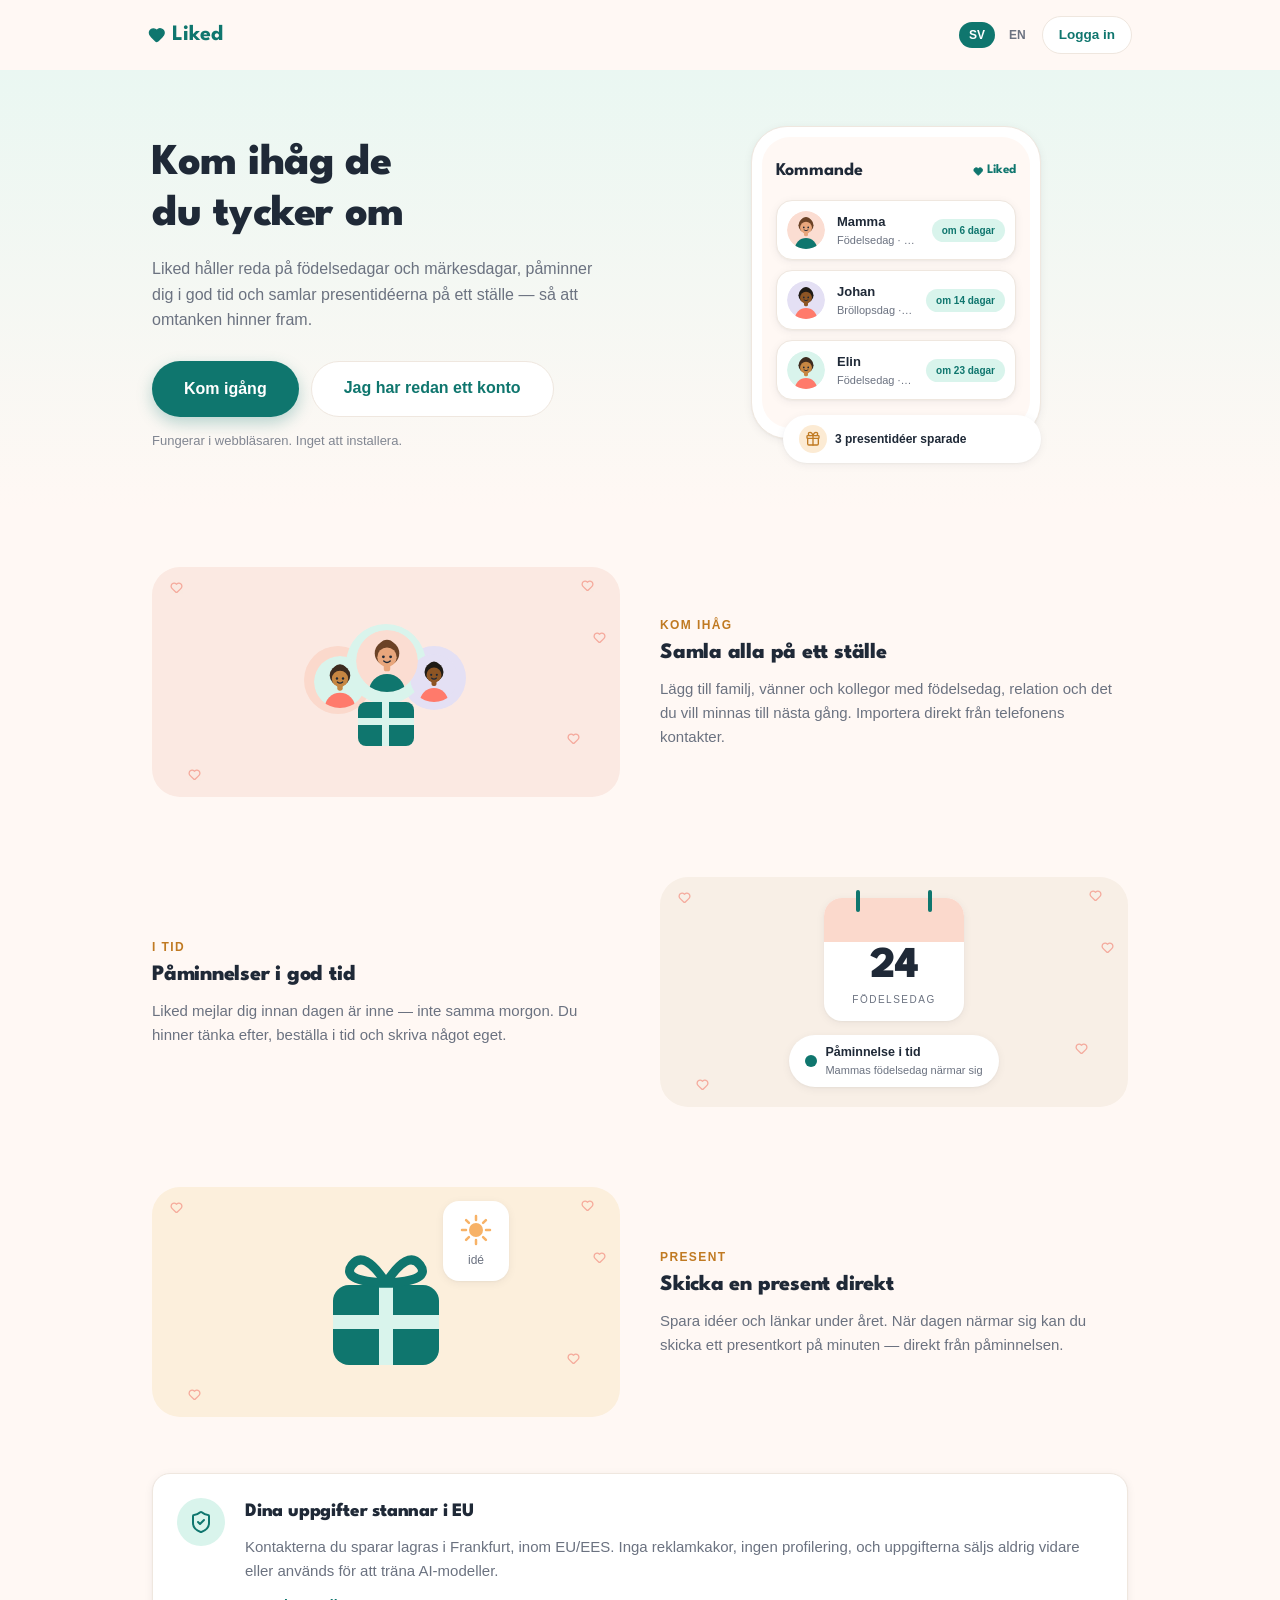
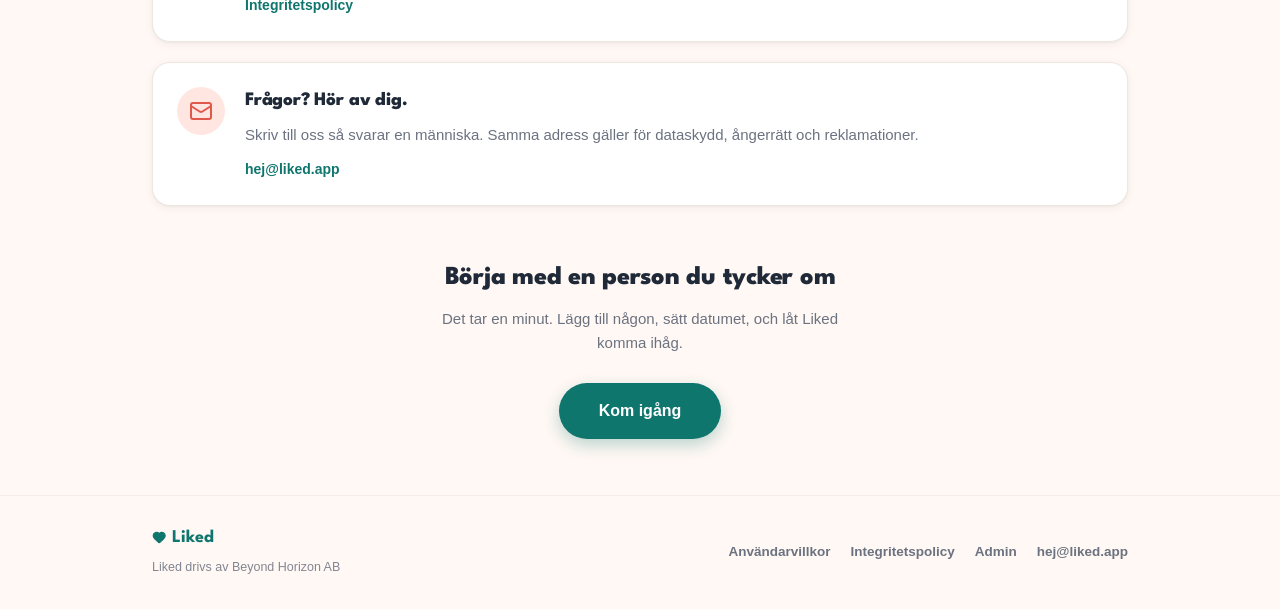
==== commit 50dd8063: "Add Admin footer link in both languages" ====
--- a/index.html
+++ b/index.html
@@ -11,9 +11,9 @@
   De två filerna har ingen gemensam källa — ändras den ena måste den andra ändras
   samtidigt.
 
-  Länkarna till systersidan och till stilmallen är relativa med flit: sajten ska
-  fungera både på https://liked.app/ och på förhandsgranskningen
-  https://aloksorg.github.io/liked-landing/, där allt ligger under en undersökväg.
+  Länkarna till systersidan och till stilmallen är relativa med flit: sidan ska fungera
+  oavsett om den ligger på roten av en domän eller under en undersökväg. Skriv aldrig om
+  dem till /styles.css.
 -->
 <html lang="sv">
   <head>
@@ -122,6 +122,7 @@
         ]
       }
     </script>
+    <script src="site.js" defer></script>
   </head>
 
   <body>
@@ -775,6 +776,7 @@
         <nav class="footer-nav">
           <a href="https://app.liked.app/villkor">Användarvillkor</a>
           <a href="https://app.liked.app/integritet">Integritetspolicy</a>
+          <a href="https://app.liked.app/admin">Admin</a>
           <a href="mailto:hej@liked.app">hej@liked.app</a>
         </nav>
       </div>
